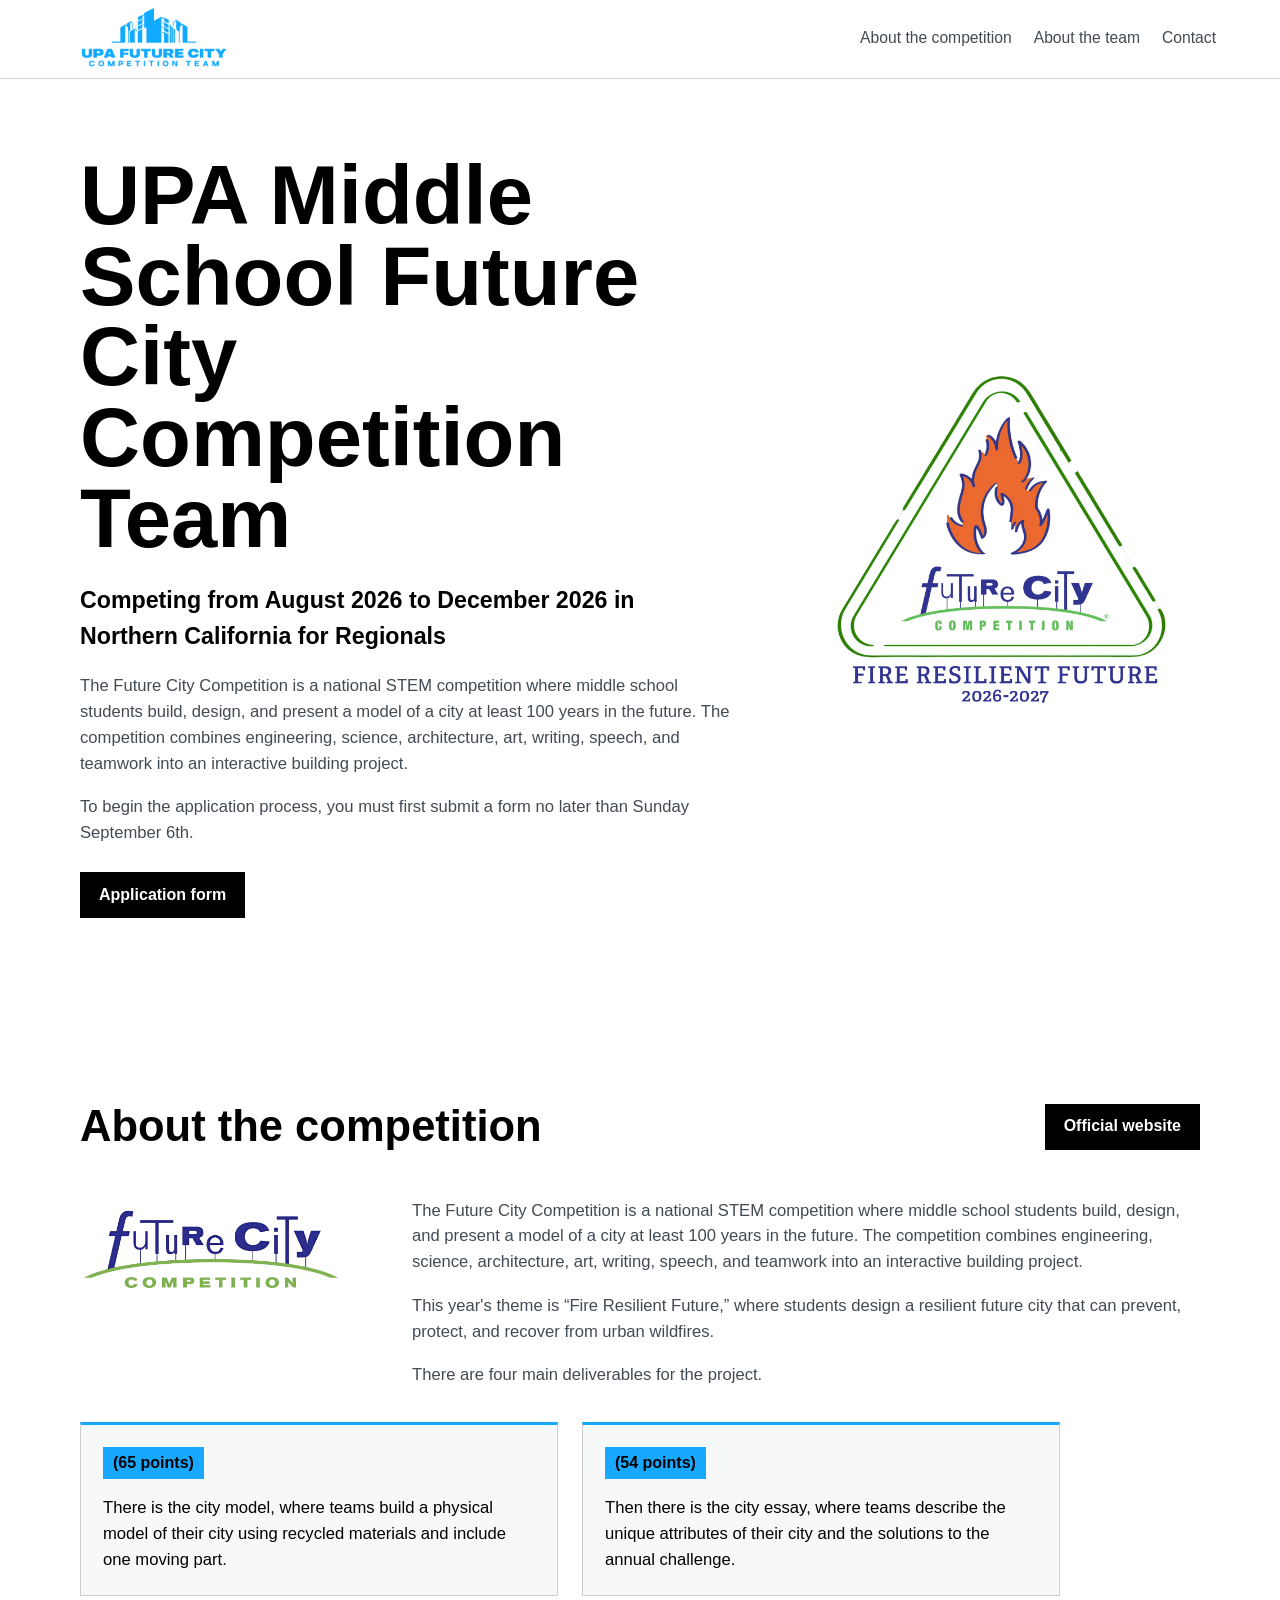
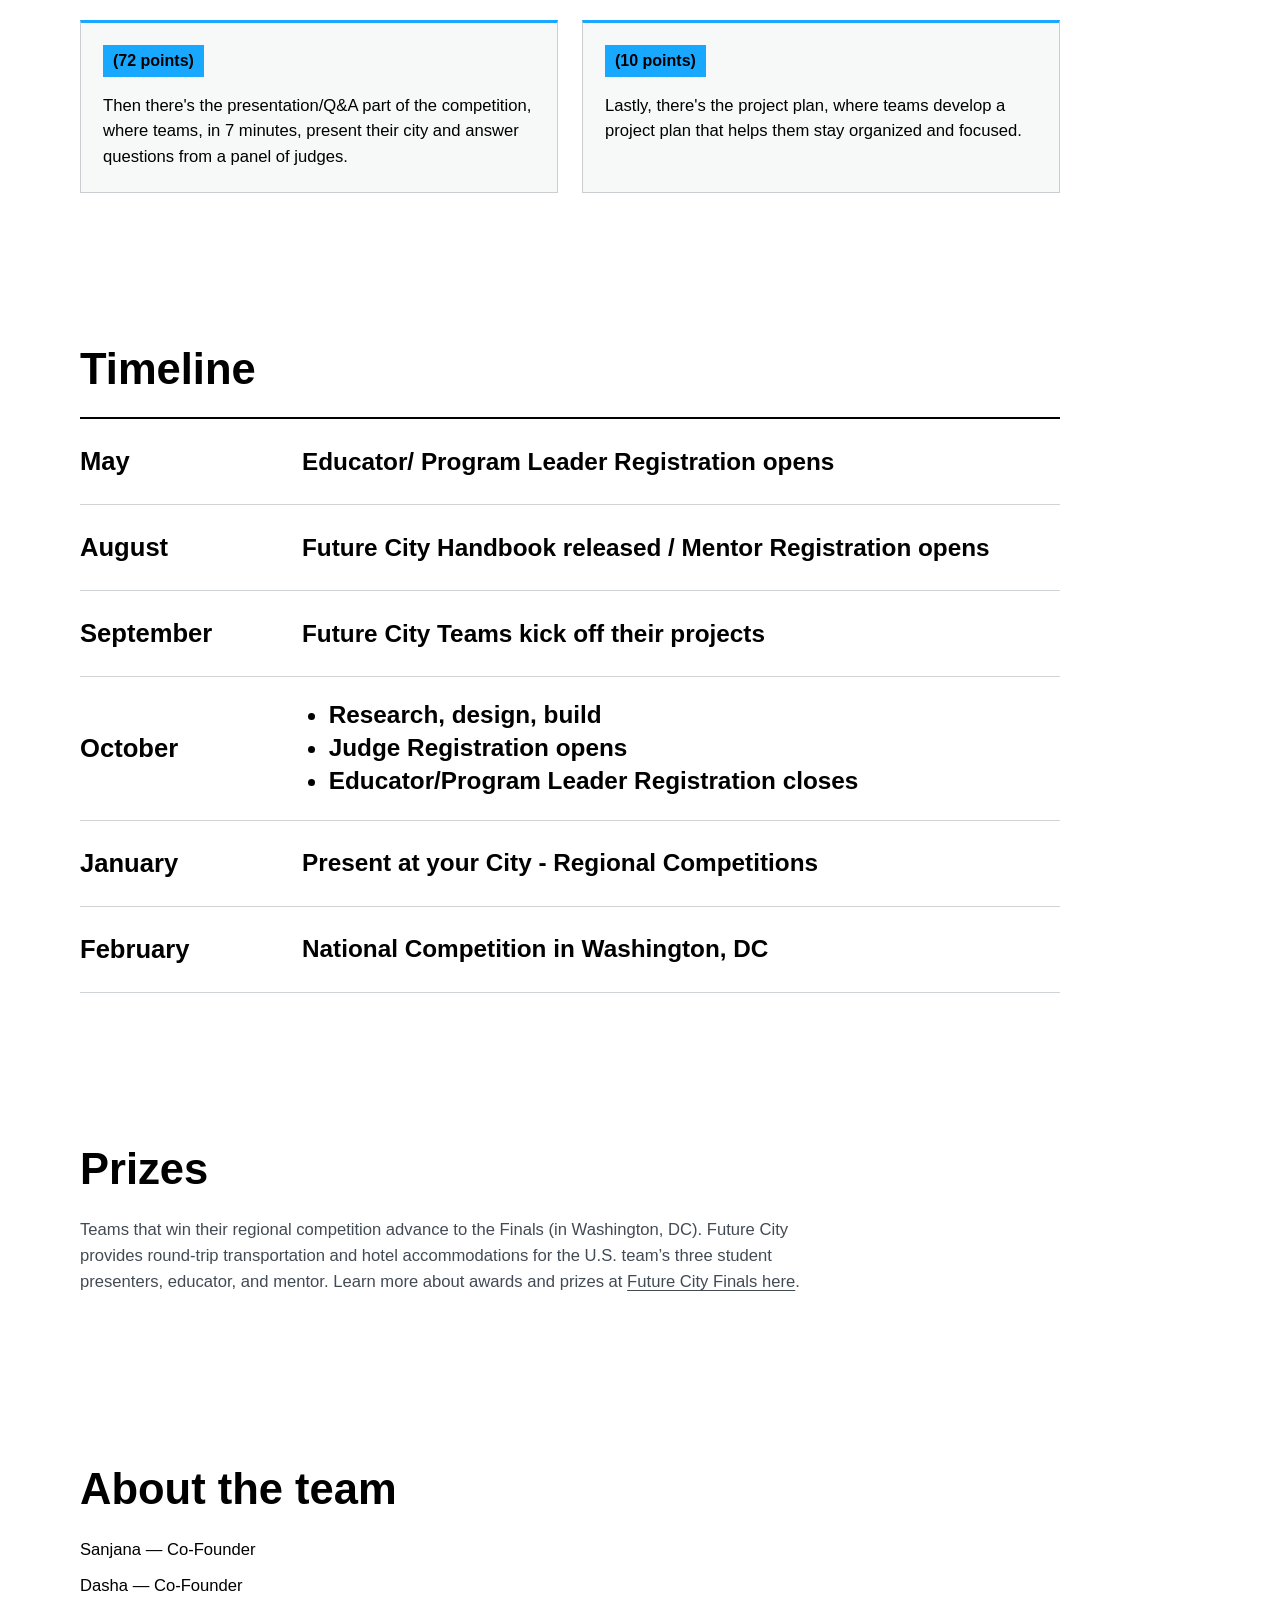
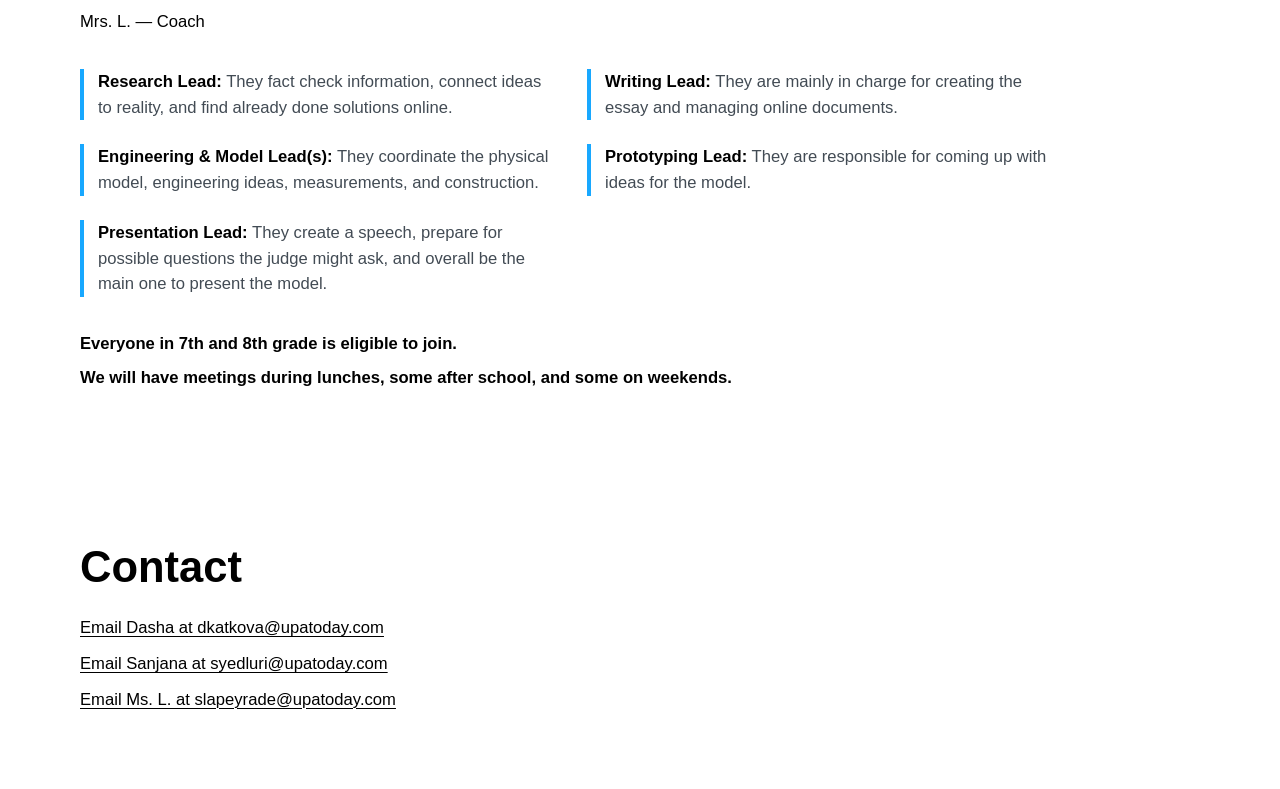
==== index.html @ 55ebd61c "file redo" ====
<!DOCTYPE html>
<html lang="en">
<head>
  <meta charset="utf-8">
  <meta name="viewport" content="width=device-width, initial-scale=1">
  <title>UPA Middle School Future City Competition Team</title>
  <link rel="icon" type="image/png" href="../fcLogo.png">
  <link rel="stylesheet" href="styles.css">
</head>
<body>
  <header class="site-header">
    <a class="logo-link" href="#top" aria-label="UPA Middle School Future City Competition Team">
      <img src="../fcLogo.png" alt="UPA Future City Competition Team">
    </a>
    <nav class="site-nav" aria-label="Header buttons">
      <a href="#competition">About the competition</a>
      <a href="#team">About the team</a>
      <a href="#contact">Contact</a>
    </nav>
  </header>

  <main id="top">
    <section class="hero section">
      <div class="wrap hero-grid">
        <div class="hero-copy">
          <h1>UPA Middle School Future City Competition Team</h1>
          <p class="lead">Competing from August 2026 to December 2026 in Northern California for Regionals</p>
          <p>The Future City Competition is a national STEM competition where middle school students build, design, and present a model of a city at least 100 years in the future. The competition combines engineering, science, architecture, art, writing, speech, and teamwork into an interactive building project.</p>
          <p>To begin the application process, you must first submit a form no later than Sunday September 6th.</p>
          <a class="button" href="https://docs.google.com/forms/d/e/1FAIpQLSfVL1PkR20WRqDulu58oF0OUuikVPSNeJQ-HnuqiAuvWdm-sw/viewform?fbzx=2109832486138304404">Application form</a>
        </div>
        <aside class="hero-logo" aria-label="Fire Resilient Future">
          <img src="../fire_resistant_logo.png" alt="Fire Resilient Future 2026-2027">
        </aside>
      </div>
    </section>

    <section id="competition" class="section section-rule">
      <div class="wrap">
        <div class="section-heading">
          <h2>About the competition</h2>
          <a class="button" href="https://futurecity.org/">Official website</a>
        </div>

        <div class="competition-intro">
          <img src="../logo_nobg.png" alt="Future City Competition">
          <div class="text-grid">
            <p>The Future City Competition is a national STEM competition where middle school students build, design, and present a model of a city at least 100 years in the future. The competition combines engineering, science, architecture, art, writing, speech, and teamwork into an interactive building project.</p>
            <p>This year's theme is “Fire Resilient Future,” where students design a resilient future city that can prevent, protect, and recover from urban wildfires.</p>
            <p>There are four main deliverables for the project.</p>
          </div>
        </div>

        <div class="deliverables">
          <div class="deliverable">
            <span class="points">(65 points)</span>
            <p>There is the city model, where teams build a physical model of their city using recycled materials and include one moving part.</p>
          </div>
          <div class="deliverable">
            <span class="points">(54 points)</span>
            <p>Then there is the city essay, where teams describe the unique attributes of their city and the solutions to the annual challenge.</p>
          </div>
          <div class="deliverable">
            <span class="points">(72 points)</span>
            <p>Then there's the presentation/Q&amp;A part of the competition, where teams, in 7 minutes, present their city and answer questions from a panel of judges.</p>
          </div>
          <div class="deliverable">
            <span class="points">(10 points)</span>
            <p>Lastly, there's the project plan, where teams develop a project plan that helps them stay organized and focused.</p>
          </div>
        </div>
      </div>
    </section>

    <section class="section">
      <div class="wrap">
        <h2>Timeline</h2>
        <div class="timeline">
          <div class="timeline-row">
            <div class="timeline-month">May</div>
            <div class="timeline-event">Educator/ Program Leader Registration opens</div>
          </div>
          <div class="timeline-row">
            <div class="timeline-month">August</div>
            <div class="timeline-event">Future City Handbook released / Mentor Registration opens</div>
          </div>
          <div class="timeline-row">
            <div class="timeline-month">September</div>
            <div class="timeline-event">Future City Teams kick off their projects</div>
          </div>
          <div class="timeline-row">
            <div class="timeline-month">October</div>
            <div class="timeline-event">
              <ul>
                <li>Research, design, build</li>
                <li>Judge Registration opens</li>
                <li>Educator/Program Leader Registration closes</li>
              </ul>
            </div>
          </div>
          <div class="timeline-row">
            <div class="timeline-month">January</div>
            <div class="timeline-event">Present at your City - Regional Competitions</div>
          </div>
          <div class="timeline-row">
            <div class="timeline-month">February</div>
            <div class="timeline-event">National Competition in Washington, DC</div>
          </div>
        </div>
      </div>
    </section>

    <section class="section section-rule">
      <div class="wrap prize-grid">
        <h2>Prizes</h2>
        <p>Teams that win their regional competition advance to the Finals (in Washington, DC). Future City provides round-trip transportation and hotel accommodations for the U.S. team’s three student presenters, educator, and mentor. Learn more about awards and prizes at <a href="https://futurecity.org/awards/">Future City Finals here</a>.</p>
      </div>
    </section>

    <section id="team" class="section">
      <div class="wrap">
        <h2>About the team</h2>
        <div class="team-list">
          <p>Sanjana — Co-Founder</p>
          <p>Dasha — Co-Founder</p>
          <p>Mrs. L. — Coach</p>
        </div>
        <div class="role-list">
          <div class="role-item">
            <p><strong>Research Lead:</strong> They fact check information, connect ideas to reality, and find already done solutions online.</p>
          </div>
          <div class="role-item">
            <p><strong>Writing Lead:</strong> They are mainly in charge for creating the essay and managing online documents.</p>
          </div>
          <div class="role-item">
            <p><strong>Engineering &amp; Model Lead(s):</strong> They coordinate the physical model, engineering ideas, measurements, and construction.</p>
          </div>
          <div class="role-item">
            <p><strong>Prototyping Lead:</strong> They are responsible for coming up with ideas for the model.</p>
          </div>
          <div class="role-item">
            <p><strong>Presentation Lead:</strong> They create a speech, prepare for possible questions the judge might ask, and overall be the main one to present the model.</p>
          </div>
        </div>
        <div class="team-notes">
          <p>Everyone in 7th and 8th grade is eligible to join.</p>
          <p>We will have meetings during lunches, some after school, and some on weekends.</p>
        </div>
      </div>
    </section>

    <section id="contact" class="section section-rule">
      <div class="wrap contact-grid">
        <h2>Contact</h2>
        <div class="contact-list">
          <p><a href="mailto:dkatkova@upatoday.com">Email Dasha at dkatkova@upatoday.com</a></p>
          <p><a href="mailto:syedluri@upatoday.com">Email Sanjana at syedluri@upatoday.com</a></p>
          <p><a href="mailto:slapeyrade@upatoday.com">Email Ms. L. at slapeyrade@upatoday.com</a></p>
        </div>
      </div>
    </section>
  </main>
</body>
</html>
---- styles.css ----
:root {
  color-scheme: light;
  --black: #000000;
  --slate: #424B54;
  --white: #FFFFFF;
  --accent: #18A8FF;
  --line: rgba(66, 75, 84, 0.24);
  --surface: rgba(66, 75, 84, 0.04);
}

@font-face {
  font-family: "Bearhug";
  src: local("Bearhug"), local("Bear Hug");
  font-display: swap;
}

* {
  box-sizing: border-box;
}

html {
  scroll-behavior: smooth;
}

body {
  margin: 0;
  color: var(--black);
  background: var(--white);
  font-family: Arial, Helvetica, sans-serif;
  line-height: 1.55;
}

img {
  display: block;
  max-width: 100%;
  height: auto;
}

a {
  color: inherit;
  text-decoration-thickness: 1px;
  text-underline-offset: 0.18em;
}

.site-header {
  position: sticky;
  top: 0;
  z-index: 20;
  display: grid;
  grid-template-columns: 180px 1fr;
  align-items: center;
  gap: 26px;
  padding: 8px clamp(20px, 5vw, 72px);
  background: rgba(255, 255, 255, 0.94);
  border-bottom: 1px solid var(--line);
}

.logo-link {
  display: block;
  width: 180px;
  height: 62px;
  overflow: hidden;
}

.logo-link img {
  width: 180px;
  max-width: none;
  transform: translateY(-42px);
}

.site-nav {
  display: flex;
  flex-wrap: wrap;
  justify-content: flex-end;
  gap: 8px 22px;
  font-size: 0.98rem;
}

.site-nav a {
  display: inline-flex;
  min-height: 34px;
  align-items: center;
  color: var(--slate);
  text-decoration: none;
  border-bottom: 2px solid transparent;
}

.site-nav a:hover {
  color: var(--black);
  border-color: var(--accent);
}

.wrap {
  width: min(1120px, 100%);
  margin: 0 auto;
}

.section {
  padding: clamp(50px, 6vw, 92px) clamp(22px, 5vw, 72px);
}

.section-rule {
  border-top: 0;
}

.hero {
  min-height: calc(100vh - 79px);
  display: grid;
  align-items: center;
}

.hero-grid {
  display: grid;
  grid-template-columns: minmax(0, 1.25fr) minmax(250px, 0.75fr);
  gap: clamp(36px, 6vw, 84px);
  align-items: center;
}

.hero-copy {
  max-width: 780px;
}

.hero-logo {
  padding: 0;
}

.hero-logo img {
  width: min(360px, 100%);
  margin: 0 auto;
}

h1,
h2,
p {
  margin-top: 0;
}

h1,
h2 {
  letter-spacing: 0;
}

h1 {
  max-width: 820px;
  margin-bottom: 24px;
  font-family: "Bearhug", Arial, Helvetica, sans-serif;
  font-size: clamp(3rem, 6.5vw, 6rem);
  line-height: 0.97;
  overflow-wrap: anywhere;
}

h2 {
  margin-bottom: 24px;
  font-size: clamp(1.8rem, 3.4vw, 3rem);
  line-height: 1.08;
}

p {
  max-width: 780px;
  margin-bottom: 18px;
  color: var(--slate);
  font-size: 1.04rem;
  overflow-wrap: anywhere;
}

.lead {
  color: var(--black);
  font-size: clamp(1.15rem, 2vw, 1.45rem);
  font-weight: 700;
}

.button {
  display: inline-flex;
  min-height: 46px;
  align-items: center;
  margin: 8px 0 24px;
  padding: 0 18px;
  color: var(--white);
  background: var(--black);
  border: 1px solid var(--black);
  font-weight: 700;
  text-decoration: none;
}

.button:hover {
  color: var(--black);
  background: var(--accent);
  border-color: var(--accent);
}

.button-secondary {
  color: var(--slate);
  background: var(--white);
  border-color: var(--line);
}

.button-secondary:hover {
  color: var(--black);
  background: var(--white);
  border-color: var(--accent);
}

.section-heading {
  display: flex;
  align-items: flex-end;
  justify-content: space-between;
  gap: 24px;
  margin-bottom: 24px;
}

.competition-intro {
  display: grid;
  grid-template-columns: minmax(190px, 280px) minmax(0, 1fr);
  gap: 32px 52px;
  align-items: start;
  margin-bottom: 34px;
}

.competition-intro img {
  width: min(260px, 100%);
}

.text-grid {
  max-width: 830px;
}

.text-grid p:last-child {
  margin-bottom: 0;
}

.deliverables {
  display: grid;
  grid-template-columns: repeat(2, minmax(0, 1fr));
  gap: 24px;
  max-width: 980px;
  margin-top: 0;
}

.deliverable {
  min-height: 168px;
  margin: 0;
  padding: 22px;
  color: var(--black);
  background: var(--surface);
  border: 1px solid var(--line);
  border-top: 3px solid var(--accent);
}

.deliverable p {
  margin: 16px 0 0;
  color: var(--black);
}

.points {
  display: inline-block;
  padding: 8px 10px;
  color: var(--black);
  background: var(--accent);
  font-weight: 800;
  line-height: 1;
}

.timeline {
  max-width: 980px;
  border-top: 2px solid var(--black);
}

.timeline-row {
  display: grid;
  grid-template-columns: 190px minmax(0, 1fr);
  min-height: 86px;
  border-bottom: 1px solid var(--line);
}

.timeline-month,
.timeline-event {
  display: flex;
  align-items: center;
  padding: 22px 0;
}

.timeline-month {
  color: var(--black);
  font-size: clamp(1.2rem, 2vw, 1.75rem);
  font-weight: 800;
}

.timeline-event {
  padding-left: 32px;
  color: var(--black);
  font-size: clamp(1.02rem, 1.9vw, 1.55rem);
  font-weight: 700;
  line-height: 1.35;
}

.timeline-event ul {
  margin: 0;
  padding-left: 1.1em;
}

.team-list,
.contact-list {
  display: grid;
  gap: 10px;
  max-width: 760px;
}

.role-list {
  display: grid;
  grid-template-columns: repeat(2, minmax(0, 1fr));
  gap: 24px 34px;
  max-width: 980px;
  margin-top: 34px;
}

.role-item {
  padding-left: 18px;
  box-shadow: inset 4px 0 0 var(--accent);
}

.role-item p {
  max-width: none;
  margin: 0;
  color: var(--slate);
}

.role-item strong {
  color: var(--black);
}

.team-notes {
  display: grid;
  gap: 8px;
  max-width: 760px;
  margin-top: 34px;
}

.team-notes p {
  margin: 0;
  color: var(--black);
  font-weight: 700;
}

.prize-grid p {
  max-width: 760px;
}

.team-list p,
.contact-list p {
  max-width: none;
  margin: 0;
  padding: 0;
  color: var(--black);
}

.contact-list a {
  overflow-wrap: anywhere;
}

@media (max-width: 920px) {
  .site-header,
  .hero-grid,
  .competition-intro,
  .role-list {
    grid-template-columns: 1fr;
  }

  .site-nav {
    justify-content: flex-start;
  }

  .hero {
    min-height: auto;
  }

  .deliverables {
    grid-template-columns: repeat(2, minmax(0, 1fr));
  }

  .deliverables p {
    min-height: 150px;
  }
}

@media (max-width: 640px) {
  .site-header {
    position: static;
    gap: 8px;
    padding: 8px 22px 10px;
  }

  .logo-link {
    width: 150px;
    height: 52px;
  }

  .logo-link img {
    width: 150px;
    transform: translateY(-35px);
  }

  .site-nav {
    gap: 4px 18px;
    font-size: 0.92rem;
  }

  .section {
    padding: 42px 22px;
  }

  h1 {
    font-size: clamp(2.4rem, 11vw, 3rem);
    line-height: 1;
  }

  h2 {
    font-size: clamp(1.65rem, 8vw, 2.15rem);
  }

  .lead {
    font-size: 1.08rem;
  }

  .hero-logo {
    padding: 0;
  }

  .section-heading {
    align-items: flex-start;
    flex-direction: column;
  }

  .deliverables {
    grid-template-columns: 1fr;
  }

  .timeline-row {
    grid-template-columns: 1fr;
    min-height: auto;
  }

  .timeline-month {
    padding: 16px 0 6px;
  }

  .timeline-event {
    padding: 0 0 18px;
    border-left: 0;
    font-size: 1.04rem;
  }
}
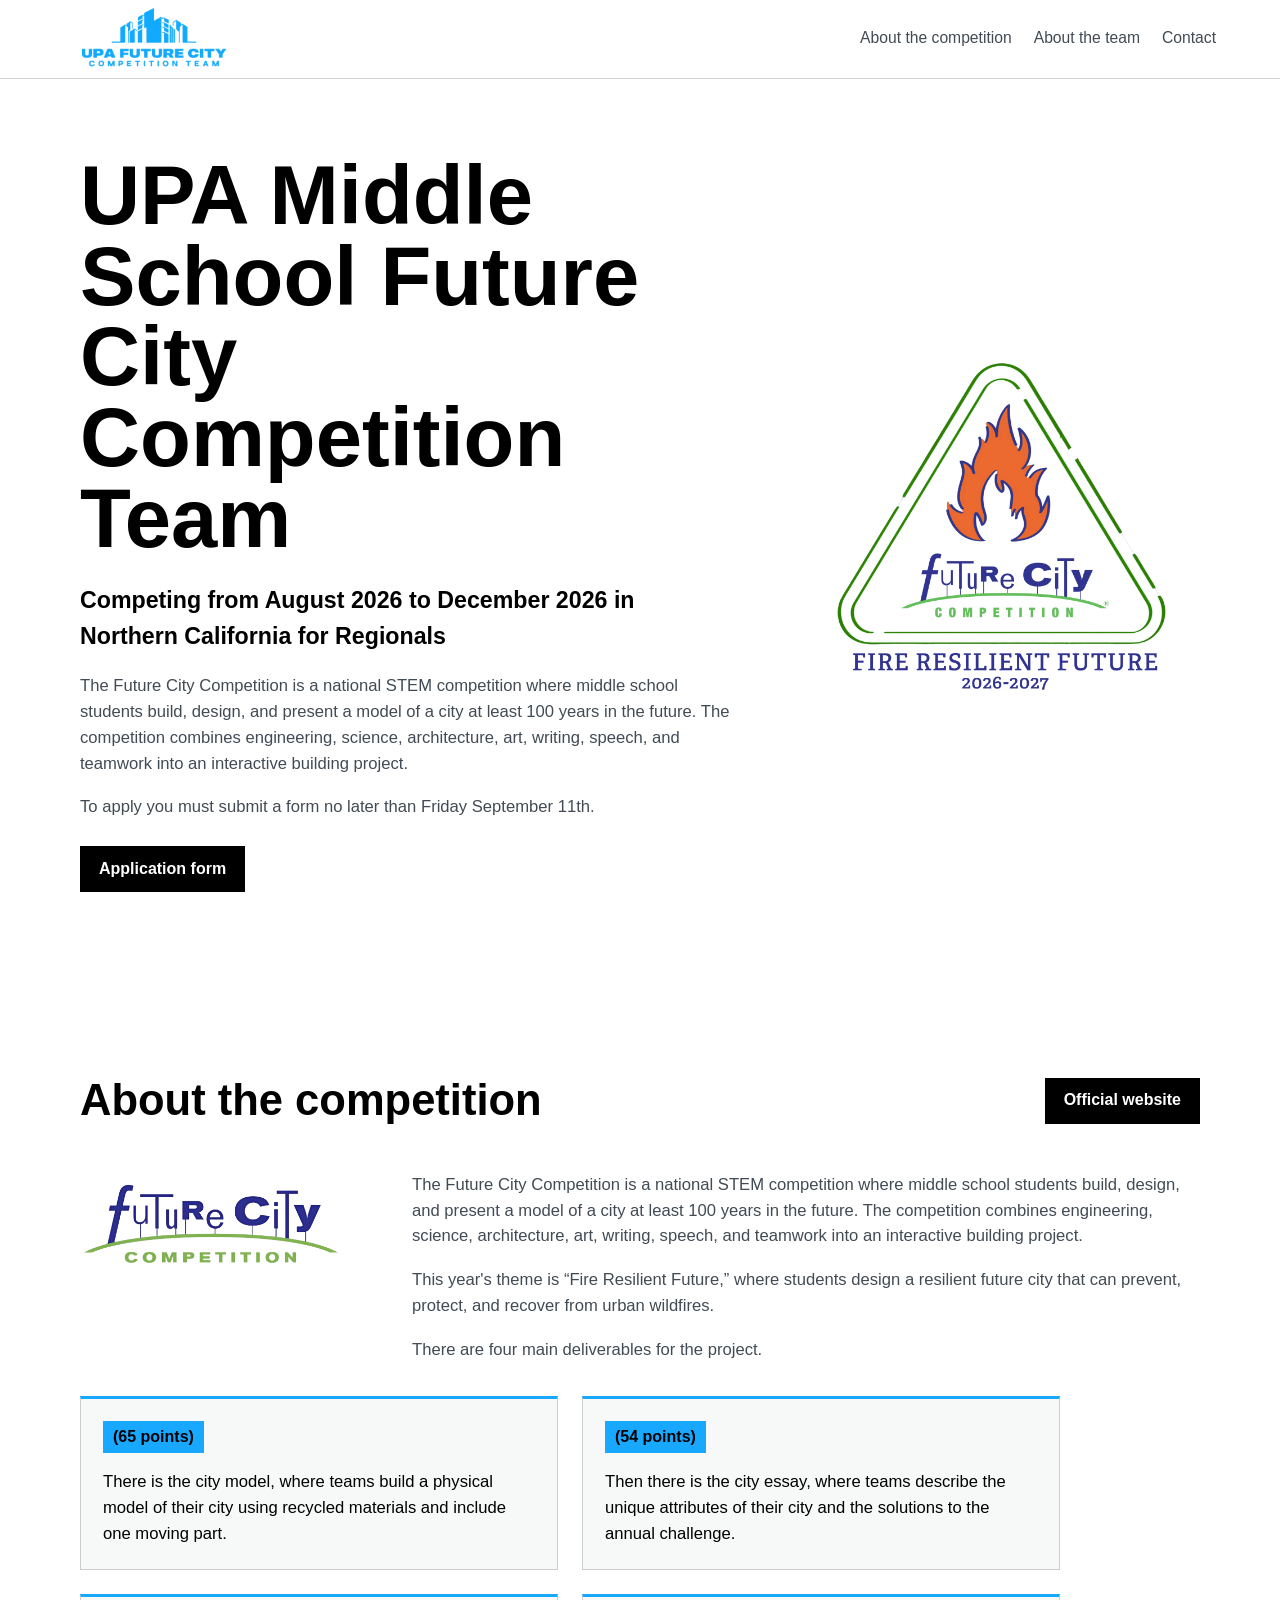
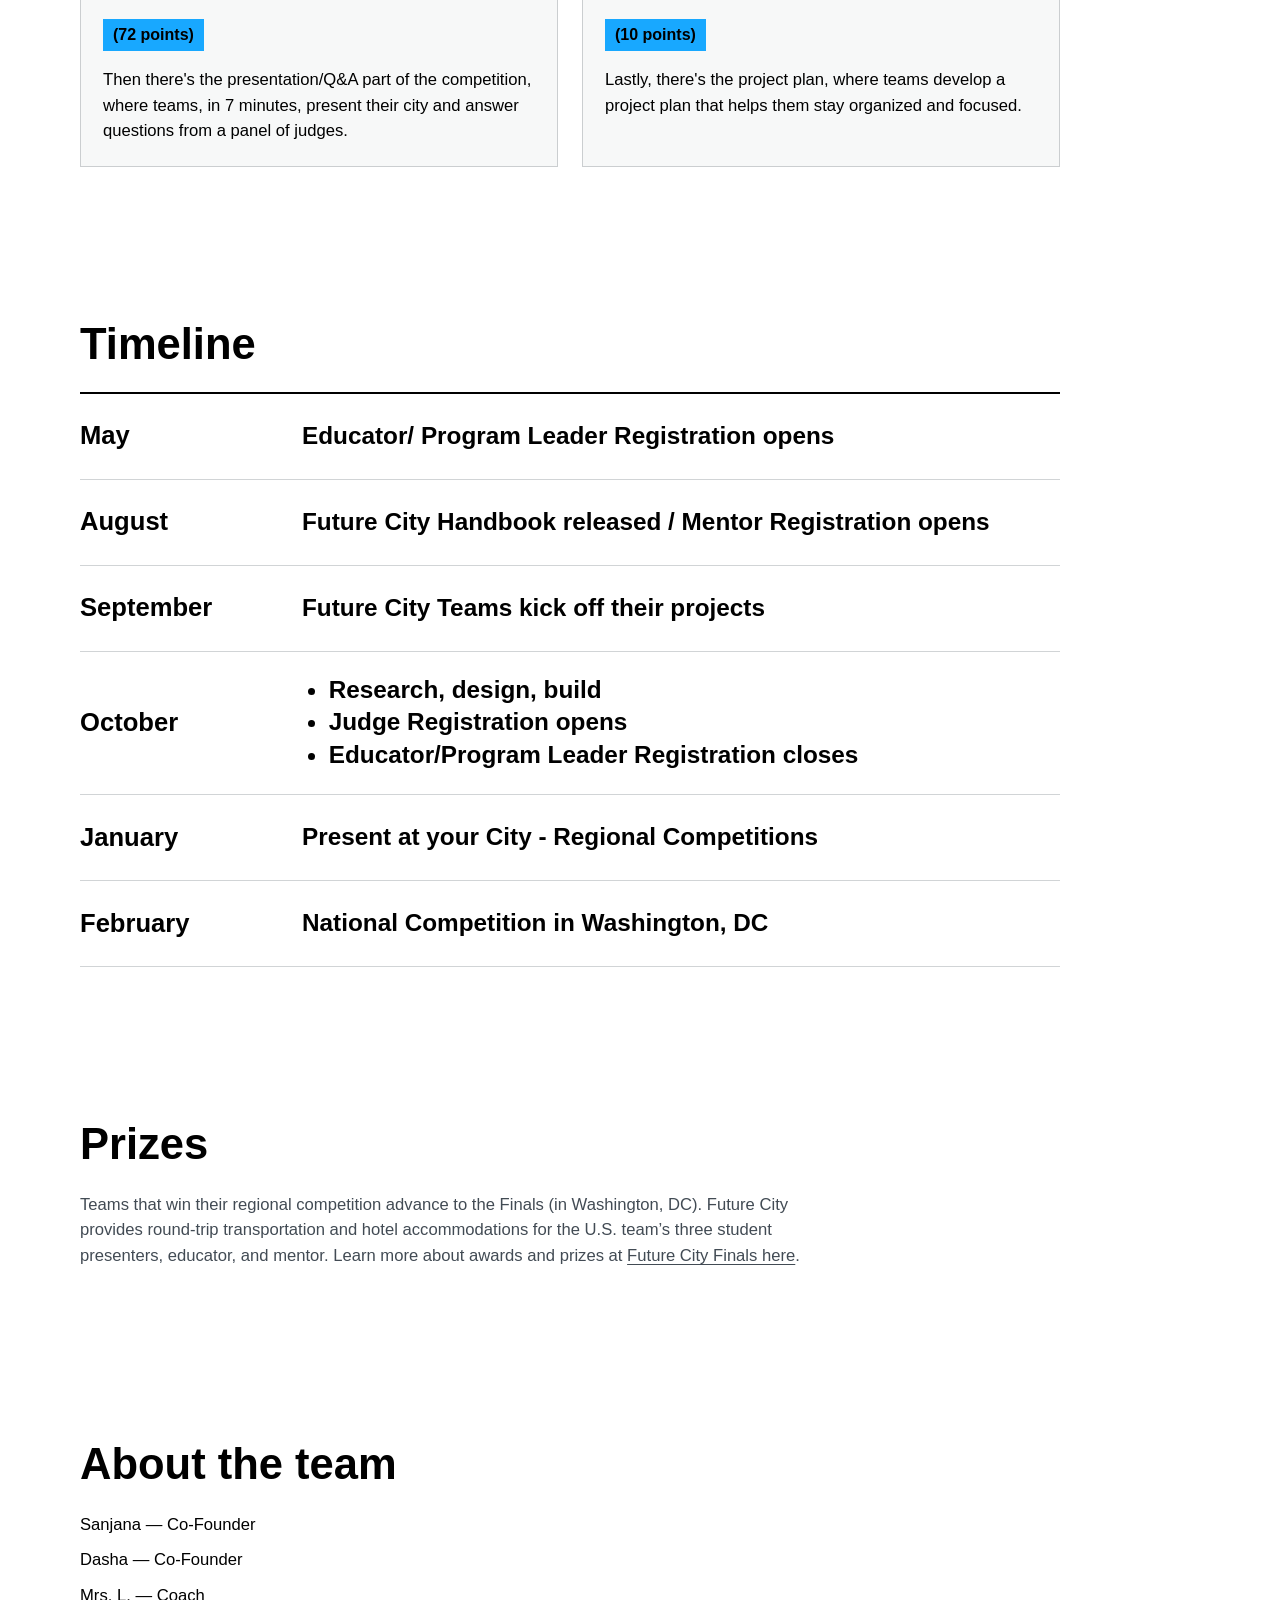
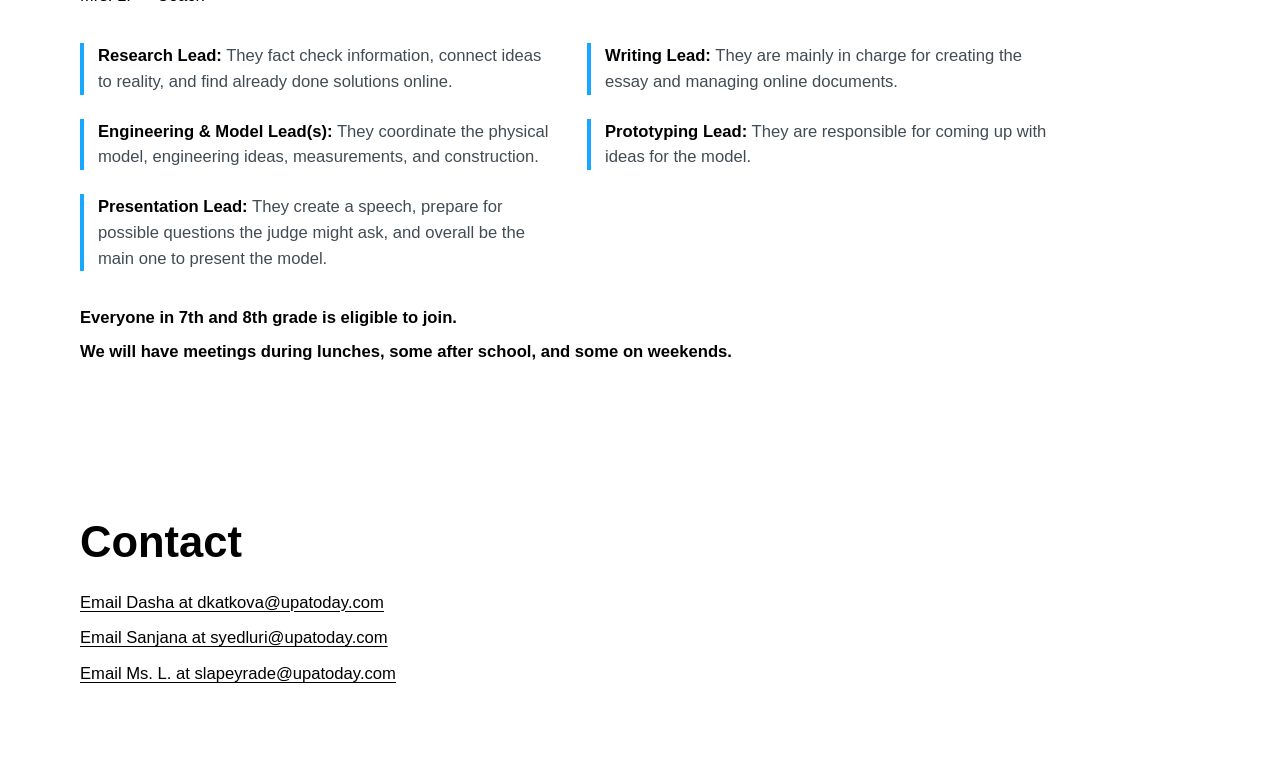
==== commit b57210b8: "Fix text" ====
--- a/index.html
+++ b/index.html
@@ -26,7 +26,7 @@
           <h1>UPA Middle School Future City Competition Team</h1>
           <p class="lead">Competing from August 2026 to December 2026 in Northern California for Regionals</p>
           <p>The Future City Competition is a national STEM competition where middle school students build, design, and present a model of a city at least 100 years in the future. The competition combines engineering, science, architecture, art, writing, speech, and teamwork into an interactive building project.</p>
-          <p>To begin the application process, you must first submit a form no later than Sunday September 6th.</p>
+          <p>To apply you must submit a form no later than Friday September 11th.</p>
           <a class="button" href="https://docs.google.com/forms/d/e/1FAIpQLSfVL1PkR20WRqDulu58oF0OUuikVPSNeJQ-HnuqiAuvWdm-sw/viewform?fbzx=2109832486138304404">Application form</a>
         </div>
         <aside class="hero-logo" aria-label="Fire Resilient Future">
